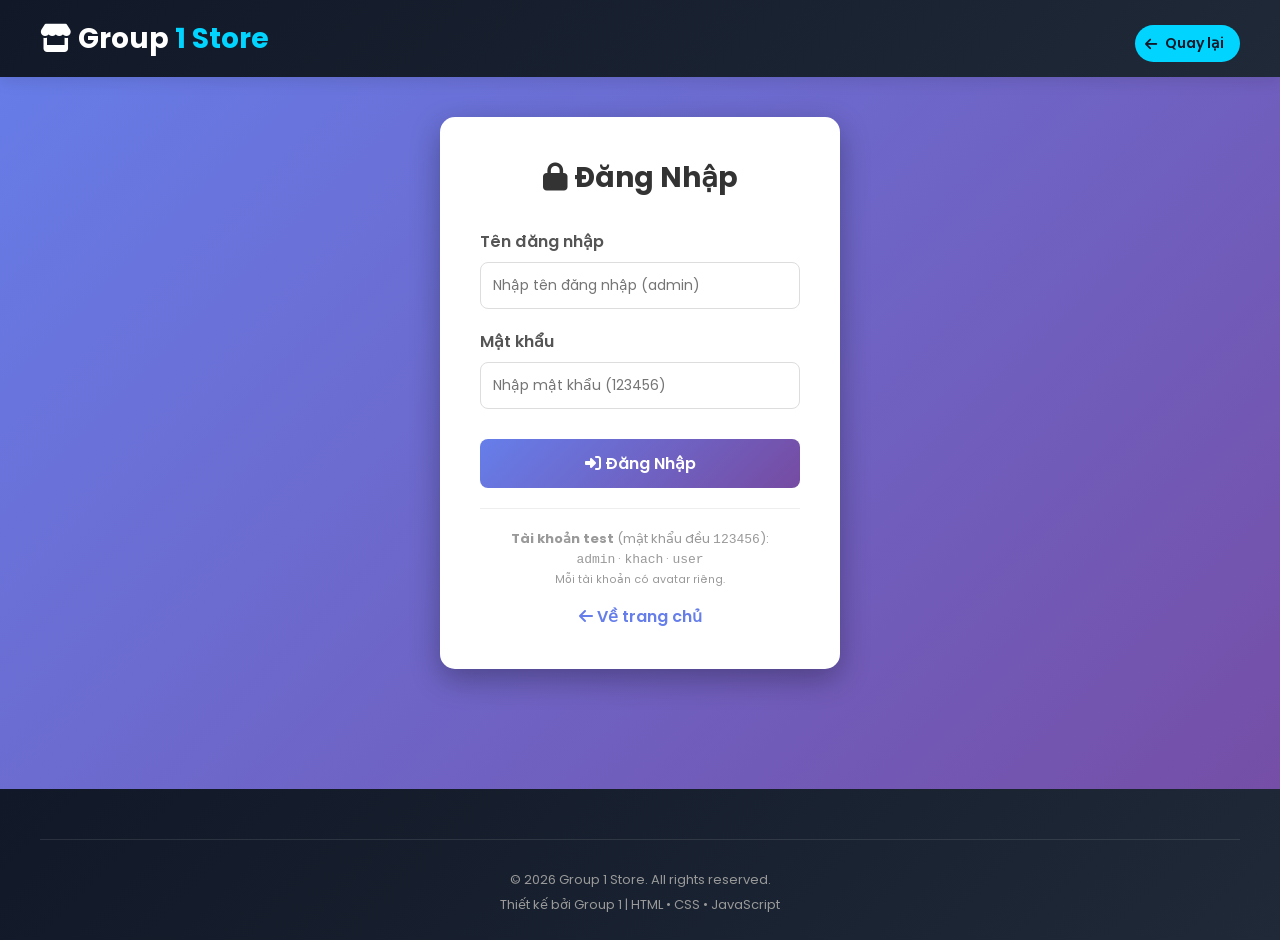
==== wwwroot/account.html @ e2489d5b "Sửa lại tất cả các sản phẩm, đăng nhập tài khoản User và Admin,  thanh toán" ====
<!DOCTYPE html>
<html lang="vi">
<head>
    <meta charset="UTF-8" />
    <meta name="viewport" content="width=device-width, initial-scale=1.0" />
    <title>Khu vực cá nhân - Group 1 Store</title>
    <link href="https://fonts.googleapis.com/css2?family=Poppins:wght@300;400;500;600;700&display=swap" rel="stylesheet">
    <link rel="stylesheet" href="https://cdnjs.cloudflare.com/ajax/libs/font-awesome/6.5.2/css/all.min.css" />
    <link rel="stylesheet" href="css/header-footer.css">
    <link rel="stylesheet" href="css/member.css">
</head>
<body class="member-page">

    <header>
        <div class="header-container">
            <div class="logo" onclick="navigateToHome()" title="Về cửa hàng">
                <i class="fa-solid fa-store"></i> Group <span>1 Store</span>
            </div>

            <button class="menu-toggle" type="button" aria-label="Mở menu">
                <i class="fa-solid fa-bars"></i>
            </button>

            <nav class="nav-menu">
                <a href="index.html" title="Trang chủ cửa hàng">
                    <i class="fa-solid fa-home"></i> Cửa hàng
                </a>
                <a href="index.html#products" title="Sản phẩm">
                    <i class="fa-solid fa-box"></i> Sản phẩm
                </a>
                <a href="cart.html" title="Giỏ hàng">
                    <i class="fa-solid fa-cart-shopping"></i> Giỏ hàng
                </a>
                <a href="admin.html" title="Quản lý" class="nav-dropdown-item--module nav-admin-only">
                    <i class="fa-solid fa-sliders"></i> Quản lý
                </a>
            </nav>

            <div class="header-right">
                <button class="cart-icon" onclick="navigateToCart()" title="Giỏ hàng" type="button">
                    <i class="fa-solid fa-cart-shopping"></i>
                    <span id="cart-count">0</span>
                </button>

                <div class="user-menu">
                    <button class="user-btn" id="user-btn" type="button" style="display: none;" title="Tài khoản">
                        <span class="user-btn-mark">
                            <img class="user-avatar-img" alt="" width="30" height="30" loading="lazy" decoding="async" referrerpolicy="no-referrer" />
                            <i class="user-avatar-fallback fa-solid fa-user" aria-hidden="true"></i>
                        </span>
                        <span class="user-btn-text">Tài khoản</span>
                    </button>
                    <div class="dropdown-menu" id="user-dropdown">
                        <a href="account.html"><i class="fa-solid fa-gauge-high"></i> Khu cá nhân</a>
                        <a href="#" onclick="logout(); return false;"><i class="fa-solid fa-sign-out-alt"></i> Đăng xuất</a>
                    </div>
                </div>
            </div>
        </div>
    </header>

    <main class="member-shell">
        <aside class="member-sidebar" aria-label="Thông tin tài khoản">
            <div class="member-profile">
                <div class="member-avatar-wrap">
                    <img id="member-avatar-lg" class="member-avatar-img" alt="" style="display:none;" width="90" height="90" />
                    <div id="member-avatar-fallback-lg" class="member-avatar-fallback" aria-hidden="true">
                        <i class="fa-solid fa-user"></i>
                    </div>
                </div>
                <h1 id="member-display-name">Thành viên</h1>
                <span class="member-tag">Đã đăng nhập</span>
            </div>
            <nav class="member-sidebar-nav" aria-label="Điều hướng nhanh">
                <a href="account.html" class="is-active"><i class="fa-solid fa-gauge-high"></i> Tổng quan</a>
                <a href="index.html#products"><i class="fa-solid fa-bag-shopping"></i> Tiếp tục mua sắm</a>
                <a href="cart.html"><i class="fa-solid fa-cart-flatbed"></i> Giỏ hàng của tôi</a>
                <a href="index.html"><i class="fa-solid fa-store"></i> Trang chủ cửa hàng</a>
                <a href="admin.html" class="nav-admin-only"><i class="fa-solid fa-screwdriver-wrench"></i> Quản lý sản phẩm</a>
            </nav>
        </aside>

        <section class="member-main" aria-labelledby="member-dashboard-title">
            <div class="member-main-header">
                <h2 id="member-dashboard-title">Khu vực của bạn</h2>
                <p>Đây là không gian riêng sau khi đăng nhập: truy cập nhanh giỏ hàng, cửa hàng và các tiện ích. Giao diện tối và accent xanh ngọc giúp phân biệt với trang khách.</p>
            </div>

            <div class="member-cards">
                <a class="member-card" href="index.html#products">
                    <span class="icon"><i class="fa-solid fa-store"></i></span>
                    <h3>Cửa hàng</h3>
                    <p>Xem sản phẩm, lọc theo danh mục và thêm vào giỏ.</p>
                    <span class="go">Vào cửa hàng <i class="fa-solid fa-arrow-right"></i></span>
                </a>
                <a class="member-card" href="cart.html">
                    <span class="icon"><i class="fa-solid fa-basket-shopping"></i></span>
                    <h3>Giỏ hàng</h3>
                    <p>Kiểm tra đơn hàng tạm và thanh toán khi sẵn sàng.</p>
                    <span class="go">Mở giỏ hàng <i class="fa-solid fa-arrow-right"></i></span>
                </a>
                <a class="member-card nav-admin-only" href="admin.html">
                    <span class="icon"><i class="fa-solid fa-boxes-stacked"></i></span>
                    <h3>Quản lý</h3>
                    <p>Thêm, sửa hoặc xóa sản phẩm (cần quyền truy cập).</p>
                    <span class="go">Mở quản lý <i class="fa-solid fa-arrow-right"></i></span>
                </a>
            </div>
        </section>
    </main>

    <footer>
        <div class="footer-container">
            <div class="footer-bottom" style="border-top: 1px solid rgba(255,255,255,0.08); padding: 20px;">
                <p>&copy; 2026 Group 1 Store — Khu vực thành viên</p>
            </div>
        </div>
    </footer>

    <script src="config.js"></script>
    <script src="api.js"></script>
    <script src="js/header.js"></script>
    <script>
        function syncMemberProfile() {
            var name = localStorage.getItem('userName');
            var avatar = localStorage.getItem('userAvatar');
            var titleEl = document.getElementById('member-display-name');
            if (titleEl && name) titleEl.textContent = name;

            var img = document.getElementById('member-avatar-lg');
            var fb = document.getElementById('member-avatar-fallback-lg');
            if (!img || !fb) return;

            if (avatar && avatar.trim()) {
                img.onload = function () {
                    img.style.display = 'block';
                    fb.style.display = 'none';
                };
                img.onerror = function () {
                    img.style.display = 'none';
                    fb.style.display = 'flex';
                    img.removeAttribute('src');
                };
                img.src = avatar.trim();
                img.alt = name || 'Avatar';
                if (img.complete && img.naturalHeight > 0) {
                    img.style.display = 'block';
                    fb.style.display = 'none';
                }
            } else {
                img.style.display = 'none';
                fb.style.display = 'flex';
            }
        }

        async function updateCartCountMember() {
            try {
                var el = document.getElementById('cart-count');
                if (!el) return;
                var cartItems = await apiGet(API_ENDPOINTS.CART);
                var total = cartItems.reduce(function (s, it) { return s + it.quantity; }, 0);
                el.textContent = total;
            } catch (e) {
                var el2 = document.getElementById('cart-count');
                if (el2) el2.textContent = '0';
            }
        }

        document.addEventListener('DOMContentLoaded', function () {
            if (!getToken()) {
                window.location.href = 'login.html';
                return;
            }
            document.body.classList.add('app-user-logged-in');
            initializeHeader();
            syncMemberProfile();
            updateCartCountMember();
        });
    </script>
</body>
</html>
---- wwwroot/css/header-footer.css ----
/* ========== HEADER STYLES ========== */
header {
    background: linear-gradient(135deg, #111827, #1f2937);
    padding: 0;
    position: sticky;
    top: 0;
    z-index: 1000;
    box-shadow: 0 4px 15px rgba(0,0,0,0.1);
    overflow: visible;
}

.header-container {
    max-width: 1400px;
    margin: 0 auto;
    padding: 15px 40px;
    display: flex;
    justify-content: space-between;
    align-items: center;
    overflow: visible;
}

.logo {
    color: white;
    font-size: 28px;
    font-weight: 700;
    cursor: pointer;
    transition: 0.3s;
}

.logo:hover {
    color: #00d4ff;
}

.logo span {
    color: #00d4ff;
}

/* Navigation */
.nav-menu {
    display: flex;
    gap: 22px;
    align-items: center;
    flex: 1;
    margin-left: 50px;
    flex-wrap: nowrap;
    overflow: visible;
}

.nav-menu a, .nav-menu button {
    color: white;
    text-decoration: none;
    font-weight: 500;
    transition: 0.3s;
    border: none;
    background: none;
    cursor: pointer;
    font-size: 15px;
    font-family: 'Poppins', sans-serif;
}

.nav-menu a:hover, .nav-menu button:hover {
    color: #00d4ff;
    transform: translateY(-2px);
}

/* Sản phẩm + Module (dropdown gộp một mục menu) */
.nav-dropdown {
    position: relative;
    align-self: center;
    flex-shrink: 0;
}

.nav-dropdown-toggle {
    display: inline-flex;
    align-items: center;
    gap: 6px;
    white-space: nowrap;
    padding: 4px 2px;
}

.nav-dropdown-chevron {
    font-size: 11px;
    opacity: 0.85;
    transition: transform 0.25s ease;
}

.nav-dropdown.open .nav-dropdown-chevron {
    transform: rotate(180deg);
}

.nav-dropdown-menu {
    display: none;
    position: absolute;
    top: calc(100% + 8px);
    left: 50%;
    transform: translateX(-50%);
    min-width: 168px;
    background: #111827;
    border-radius: 10px;
    box-shadow: 0 14px 36px rgba(0, 0, 0, 0.45);
    padding: 6px 0;
    z-index: 1001;
    flex-direction: column;
    border: 1px solid rgba(255, 255, 255, 0.1);
}

.nav-dropdown.open .nav-dropdown-menu {
    display: flex;
}

.nav-dropdown-item {
    display: flex;
    align-items: center;
    gap: 8px;
    padding: 10px 14px;
    color: #e5e7eb !important;
    text-decoration: none;
    font-size: 13px;
    font-weight: 500;
    transition: background 0.2s, color 0.2s;
    white-space: nowrap;
}

.nav-dropdown-item:hover {
    background: rgba(0, 212, 255, 0.12);
    color: #00d4ff !important;
    transform: none;
}

.nav-dropdown-item--module {
    margin: 4px 8px 6px;
    padding: 9px 12px;
    border-radius: 8px;
    background: #14532d;
    color: #86efac !important;
    font-weight: 600;
}

.nav-dropdown-item--module:hover {
    background: #166534;
    color: #bbf7d0 !important;
    filter: brightness(1.05);
}

.nav-dropdown-item--module i {
    color: #4ade80;
}

/* Header Right Section */
.header-right {
    display: flex;
    align-items: center;
    gap: 20px;
}

.search-box {
    position: relative;
    display: none;
}

.search-box input {
    width: 200px;
    padding: 10px 40px 10px 15px;
    border: none;
    border-radius: 25px;
    outline: none;
    font-size: 14px;
}

.search-box i {
    position: absolute;
    right: 15px;
    top: 11px;
    color: #777;
}

.cart-icon {
    background: white;
    color: #111827;
    padding: 10px 18px;
    border-radius: 25px;
    font-weight: 600;
    cursor: pointer;
    transition: 0.3s;
    border: none;
    font-family: 'Poppins', sans-serif;
    font-size: 14px;
}

.cart-icon:hover {
    transform: translateY(-2px);
    background: #00d4ff;
    color: white;
}

.user-menu {
    position: relative;
}

.user-btn {
    background: #00d4ff;
    color: #111827;
    padding: 8px 16px 8px 10px;
    border-radius: 25px;
    font-weight: 600;
    cursor: pointer;
    border: none;
    font-family: 'Poppins', sans-serif;
    font-size: 14px;
    transition: 0.3s;
    display: inline-flex;
    align-items: center;
    gap: 8px;
    max-width: 220px;
}

.user-btn:hover {
    transform: translateY(-2px);
    background: white;
}

.user-btn-mark {
    position: relative;
    width: 30px;
    height: 30px;
    flex-shrink: 0;
    display: flex;
    align-items: center;
    justify-content: center;
}

.user-avatar-img {
    width: 30px;
    height: 30px;
    border-radius: 50%;
    object-fit: cover;
    display: none;
    background: #fff;
    border: 2px solid rgba(17, 24, 39, 0.12);
}

.user-btn.has-avatar .user-avatar-img {
    display: block;
}

.user-btn.has-avatar .user-avatar-fallback {
    display: none;
}

.user-avatar-fallback {
    font-size: 16px;
    line-height: 1;
}

.user-btn-text {
    overflow: hidden;
    text-overflow: ellipsis;
    white-space: nowrap;
}

.logout-btn {
    background: #dc3545;
    color: white;
    padding: 8px 16px;
    border-radius: 5px;
    font-weight: 600;
    cursor: pointer;
    border: none;
    font-family: 'Poppins', sans-serif;
    font-size: 13px;
    transition: 0.3s;
}

.logout-btn:hover {
    background: #c82333;
}

.dropdown-menu {
    position: absolute;
    top: 100%;
    right: 0;
    background: white;
    border-radius: 8px;
    box-shadow: 0 4px 15px rgba(0,0,0,0.15);
    margin-top: 10px;
    overflow: hidden;
    display: none;
    min-width: 200px;
}

.dropdown-menu.show {
    display: block;
}

.dropdown-menu a {
    display: block;
    padding: 12px 20px;
    color: #333;
    text-decoration: none;
    transition: 0.3s;
}

.dropdown-menu a:hover {
    background: #f5f5f5;
    color: #00d4ff;
}

.dropdown-menu a:last-child {
    border-top: 1px solid #eee;
    color: #dc3545;
}

.dropdown-menu a:last-child:hover {
    background: #f5f5f5;
}

/* Mobile Toggle */
.menu-toggle {
    display: none;
    background: none;
    border: none;
    color: white;
    font-size: 24px;
    cursor: pointer;
}

/* ========== FOOTER STYLES ========== */
footer {
    background: linear-gradient(135deg, #111827, #1f2937);
    color: white;
    padding: 50px 40px 20px;
    margin-top: 80px;
}

.footer-container {
    max-width: 1400px;
    margin: 0 auto;
}

.footer-content {
    display: grid;
    grid-template-columns: repeat(auto-fit, minmax(250px, 1fr));
    gap: 40px;
    margin-bottom: 40px;
}

.footer-section h4 {
    color: #00d4ff;
    margin-bottom: 20px;
    font-size: 18px;
}

.footer-section p {
    color: #ccc;
    line-height: 1.8;
    font-size: 14px;
}

.footer-section a {
    display: block;
    color: #ccc;
    text-decoration: none;
    margin: 10px 0;
    transition: 0.3s;
    font-size: 14px;
}

.footer-section a:hover {
    color: #00d4ff;
    margin-left: 5px;
}

.footer-social {
    display: flex;
    gap: 15px;
    margin-top: 20px;
}

.footer-social a {
    display: inline-flex;
    align-items: center;
    justify-content: center;
    width: 40px;
    height: 40px;
    background: rgba(0, 212, 255, 0.2);
    border-radius: 50%;
    color: #00d4ff;
    text-decoration: none;
    transition: 0.3s;
    margin: 0;
}

.footer-social a:hover {
    background: #00d4ff;
    color: #111827;
    transform: translateY(-5px);
}

.footer-bottom {
    border-top: 1px solid rgba(255,255,255,0.1);
    padding-top: 25px;
    text-align: center;
    color: #999;
    font-size: 13px;
}

.footer-bottom p {
    margin: 5px 0;
}

/* ========== RESPONSIVE ========== */
@media(max-width: 768px) {
    .header-container {
        flex-wrap: wrap;
        gap: 15px;
        padding: 15px 20px;
    }

    .nav-menu {
        display: none;
        position: absolute;
        top: 100%;
        left: 0;
        right: 0;
        flex-direction: column;
        background: #1f2937;
        padding: 20px;
        gap: 15px;
        width: 100%;
        order: 3;
        overflow: visible;
    }

    .nav-menu.show {
        display: flex;
    }

    .nav-dropdown {
        width: 100%;
        align-self: stretch;
    }

    /* Submenu nổi dưới nút — không đẩy cao cả hàng menu */
    .nav-dropdown-menu {
        position: absolute;
        left: 0;
        right: 0;
        transform: none;
        top: calc(100% + 6px);
        width: 100%;
        min-width: 0;
        max-width: none;
    }

    .nav-dropdown-toggle {
        width: 100%;
        justify-content: space-between;
    }

    .menu-toggle {
        display: block;
        order: 2;
    }

    .logo {
        order: 1;
        font-size: 22px;
    }

    .header-right {
        order: 3;
        width: 100%;
        justify-content: flex-end;
        gap: 10px;
    }

    .search-box {
        display: none !important;
    }

    .cart-icon, .user-btn {
        padding: 8px 14px;
        font-size: 13px;
    }

    .footer-content {
        grid-template-columns: 1fr;
        gap: 30px;
    }

    .footer-container {
        padding: 0 20px;
    }
}

@media(max-width: 480px) {
    .header-container {
        padding: 12px 15px;
    }

    .logo {
        font-size: 18px;
    }

    .cart-icon, .user-btn {
        padding: 8px 12px;
        font-size: 12px;
    }

    .nav-menu a, .nav-menu button {
        font-size: 14px;
    }

    footer {
        padding: 30px 15px 15px;
        margin-top: 40px;
    }

    .footer-content {
        gap: 20px;
    }

    .footer-section h4 {
        font-size: 16px;
        margin-bottom: 15px;
    }
}

/* Đã đăng nhập: nhấn mạnh nhẹ header trên trang cửa hàng (không áp cho member-page) */
body.app-user-logged-in:not(.member-page) header {
    box-shadow: 0 4px 22px rgba(13, 148, 136, 0.2);
}
---- wwwroot/css/member.css ----
/* Trang khu vực thành viên — giao diện tách biệt với cửa hàng công khai */

body.member-page {
    font-family: 'Poppins', sans-serif;
    background: #0b1220;
    color: #e2e8f0;
    min-height: 100vh;
    display: flex;
    flex-direction: column;
}

body.member-page header {
    background: linear-gradient(135deg, #0f172a 0%, #134e4a 55%, #0f172a 100%);
    border-bottom: 1px solid rgba(45, 212, 191, 0.25);
    box-shadow: 0 8px 32px rgba(0, 0, 0, 0.35);
}

body.member-page .logo span {
    color: #2dd4bf;
}

body.member-page .nav-menu a:hover,
body.member-page .nav-menu button:hover {
    color: #5eead4;
}

.member-shell {
    flex: 1;
    max-width: 1200px;
    width: 100%;
    margin: 0 auto;
    padding: 28px 24px 48px;
    display: grid;
    grid-template-columns: minmax(0, 280px) 1fr;
    gap: 28px;
    align-items: start;
}

@media (max-width: 900px) {
    .member-shell {
        grid-template-columns: 1fr;
    }
}

.member-sidebar {
    background: linear-gradient(165deg, rgba(30, 41, 59, 0.95), rgba(15, 23, 42, 0.98));
    border: 1px solid rgba(94, 234, 212, 0.2);
    border-radius: 20px;
    padding: 28px 22px;
    box-shadow: 0 20px 50px rgba(0, 0, 0, 0.35);
}

.member-profile {
    text-align: center;
}

.member-avatar-wrap {
    width: 96px;
    height: 96px;
    margin: 0 auto 16px;
    border-radius: 50%;
    background: linear-gradient(135deg, #14b8a6, #0d9488);
    padding: 3px;
    box-shadow: 0 8px 24px rgba(20, 184, 166, 0.35);
}

.member-avatar-wrap img {
    width: 100%;
    height: 100%;
    border-radius: 50%;
    object-fit: cover;
    display: block;
    background: #0f172a;
}

.member-avatar-wrap .member-avatar-fallback {
    width: 100%;
    height: 100%;
    border-radius: 50%;
    background: #1e293b;
    display: flex;
    align-items: center;
    justify-content: center;
    font-size: 2.2rem;
    color: #94a3b8;
}

.member-profile h1 {
    font-size: 1.35rem;
    font-weight: 700;
    color: #f8fafc;
    margin-bottom: 6px;
    word-break: break-word;
}

.member-profile .member-tag {
    display: inline-block;
    font-size: 11px;
    font-weight: 600;
    letter-spacing: 0.08em;
    text-transform: uppercase;
    color: #0f172a;
    background: #2dd4bf;
    padding: 5px 12px;
    border-radius: 999px;
    margin-top: 4px;
}

.member-sidebar-nav {
    margin-top: 28px;
    display: flex;
    flex-direction: column;
    gap: 8px;
}

.member-sidebar-nav a {
    display: flex;
    align-items: center;
    gap: 10px;
    padding: 12px 14px;
    border-radius: 12px;
    color: #cbd5e1;
    text-decoration: none;
    font-size: 14px;
    font-weight: 500;
    border: 1px solid transparent;
    transition: background 0.2s, border-color 0.2s, color 0.2s;
}

.member-sidebar-nav a:hover {
    background: rgba(45, 212, 191, 0.1);
    border-color: rgba(45, 212, 191, 0.25);
    color: #f1f5f9;
}

.member-sidebar-nav a.is-active {
    background: rgba(45, 212, 191, 0.18);
    border-color: rgba(45, 212, 191, 0.45);
    color: #5eead4;
}

.member-main {
    min-width: 0;
}

.member-main-header {
    margin-bottom: 22px;
}

.member-main-header h2 {
    font-size: 1.75rem;
    font-weight: 700;
    color: #f8fafc;
    margin-bottom: 8px;
}

.member-main-header p {
    color: #94a3b8;
    font-size: 15px;
    line-height: 1.55;
}

.member-cards {
    display: grid;
    grid-template-columns: repeat(auto-fill, minmax(220px, 1fr));
    gap: 18px;
}

.member-card {
    background: linear-gradient(145deg, rgba(30, 41, 59, 0.9), rgba(15, 23, 42, 0.95));
    border: 1px solid rgba(148, 163, 184, 0.15);
    border-radius: 16px;
    padding: 22px 20px;
    text-decoration: none;
    color: inherit;
    display: flex;
    flex-direction: column;
    gap: 10px;
    transition: transform 0.2s, border-color 0.2s, box-shadow 0.2s;
}

.member-card:hover {
    transform: translateY(-4px);
    border-color: rgba(45, 212, 191, 0.4);
    box-shadow: 0 16px 40px rgba(0, 0, 0, 0.3);
}

.member-card .icon {
    width: 48px;
    height: 48px;
    border-radius: 14px;
    display: flex;
    align-items: center;
    justify-content: center;
    font-size: 1.25rem;
    background: rgba(45, 212, 191, 0.15);
    color: #2dd4bf;
}

.member-card h3 {
    font-size: 1.05rem;
    font-weight: 600;
    color: #f1f5f9;
}

.member-card p {
    font-size: 13px;
    color: #94a3b8;
    line-height: 1.45;
    flex: 1;
}

.member-card .go {
    font-size: 13px;
    font-weight: 600;
    color: #5eead4;
    display: inline-flex;
    align-items: center;
    gap: 6px;
}

body.member-page footer {
    background: #020617;
    border-top: 1px solid rgba(51, 65, 85, 0.5);
    margin-top: auto;
}

body.member-page footer .footer-bottom p {
    color: #64748b;
}
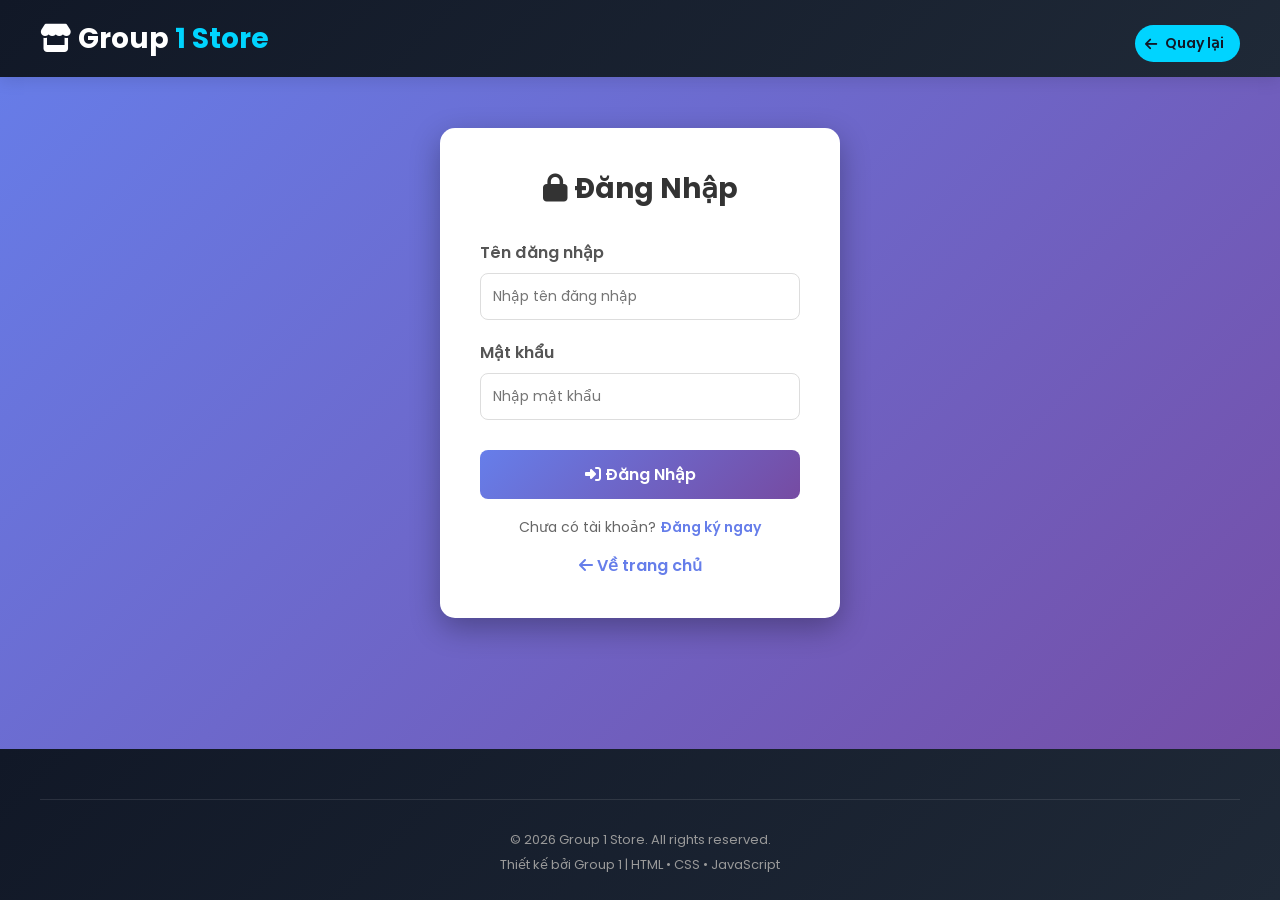
==== commit 150f18bd: "đăng nhập và cài đặt lại" ====
--- a/wwwroot/account.html
+++ b/wwwroot/account.html
@@ -52,6 +52,7 @@
                     </button>
                     <div class="dropdown-menu" id="user-dropdown">
                         <a href="account.html"><i class="fa-solid fa-gauge-high"></i> Khu cá nhân</a>
+                        <a href="settings.html"><i class="fa-solid fa-gear"></i> Cài đặt</a>
                         <a href="#" onclick="logout(); return false;"><i class="fa-solid fa-sign-out-alt"></i> Đăng xuất</a>
                     </div>
                 </div>
@@ -73,6 +74,7 @@
             </div>
             <nav class="member-sidebar-nav" aria-label="Điều hướng nhanh">
                 <a href="account.html" class="is-active"><i class="fa-solid fa-gauge-high"></i> Tổng quan</a>
+                <a href="settings.html"><i class="fa-solid fa-gear"></i> Cài đặt</a>
                 <a href="index.html#products"><i class="fa-solid fa-bag-shopping"></i> Tiếp tục mua sắm</a>
                 <a href="cart.html"><i class="fa-solid fa-cart-flatbed"></i> Giỏ hàng của tôi</a>
                 <a href="index.html"><i class="fa-solid fa-store"></i> Trang chủ cửa hàng</a>
@@ -105,6 +107,12 @@
                     <p>Thêm, sửa hoặc xóa sản phẩm (cần quyền truy cập).</p>
                     <span class="go">Mở quản lý <i class="fa-solid fa-arrow-right"></i></span>
                 </a>
+                <a class="member-card" href="settings.html">
+                    <span class="icon"><i class="fa-solid fa-gear"></i></span>
+                    <h3>Cài đặt</h3>
+                    <p>Đổi tên, mật khẩu, avatar và hình nền.</p>
+                    <span class="go">Mở cài đặt <i class="fa-solid fa-arrow-right"></i></span>
+                </a>
             </div>
         </section>
     </main>
@@ -119,6 +127,7 @@
 
     <script src="config.js"></script>
     <script src="api.js"></script>
+    <script src="js/profile.js"></script>
     <script src="js/header.js"></script>
     <script>
         function syncMemberProfile() {
@@ -173,7 +182,10 @@
             }
             document.body.classList.add('app-user-logged-in');
             initializeHeader();
-            syncMemberProfile();
+            fetchAndCacheProfile().then(function () {
+                syncMemberProfile();
+            });
+            applyUserBackground();
             updateCartCountMember();
         });
     </script>
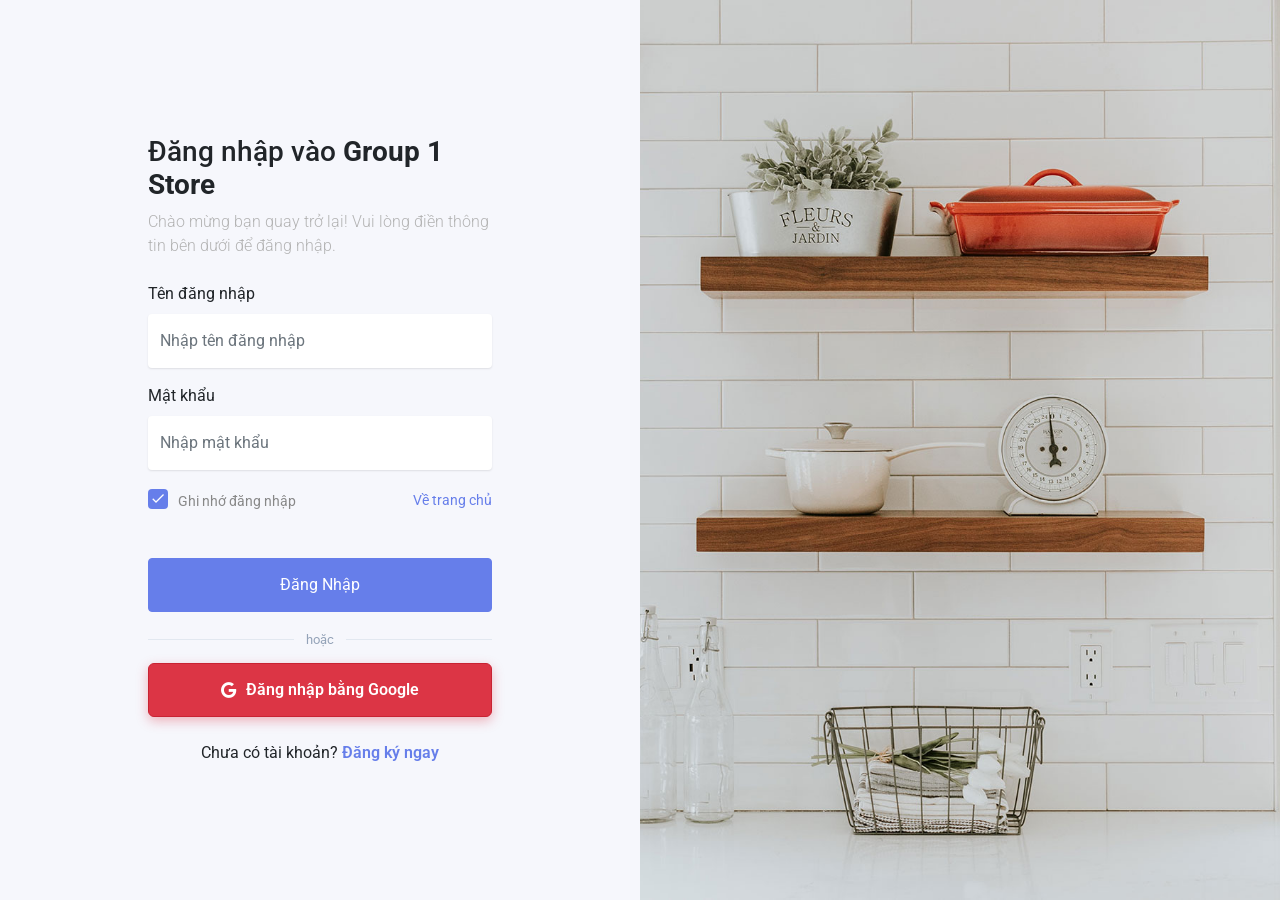
==== commit bd286225: "coupon" ====
--- a/wwwroot/account.html
+++ b/wwwroot/account.html
@@ -162,19 +162,6 @@
             }
         }
 
-        async function updateCartCountMember() {
-            try {
-                var el = document.getElementById('cart-count');
-                if (!el) return;
-                var cartItems = await apiGet(API_ENDPOINTS.CART);
-                var total = cartItems.reduce(function (s, it) { return s + it.quantity; }, 0);
-                el.textContent = total;
-            } catch (e) {
-                var el2 = document.getElementById('cart-count');
-                if (el2) el2.textContent = '0';
-            }
-        }
-
         document.addEventListener('DOMContentLoaded', function () {
             if (!getToken()) {
                 window.location.href = 'login.html';
@@ -186,7 +173,7 @@
                 syncMemberProfile();
             });
             applyUserBackground();
-            updateCartCountMember();
+            updateCartCount();
         });
     </script>
 </body>
--- a/wwwroot/css/header-footer.css
+++ b/wwwroot/css/header-footer.css
@@ -193,6 +193,24 @@
     color: white;
 }
 
+.cart-icon #cart-count {
+    display: inline-block;
+    margin-left: 4px;
+    min-width: 1.1em;
+    text-align: center;
+}
+
+.cart-icon #cart-count.cart-count-bump {
+    animation: cartCountBump 0.45s ease;
+}
+
+@keyframes cartCountBump {
+    0% { transform: scale(1); }
+    35% { transform: scale(1.5); color: #fbbf24; }
+    70% { transform: scale(1.15); }
+    100% { transform: scale(1); }
+}
+
 .user-menu {
     position: relative;
 }
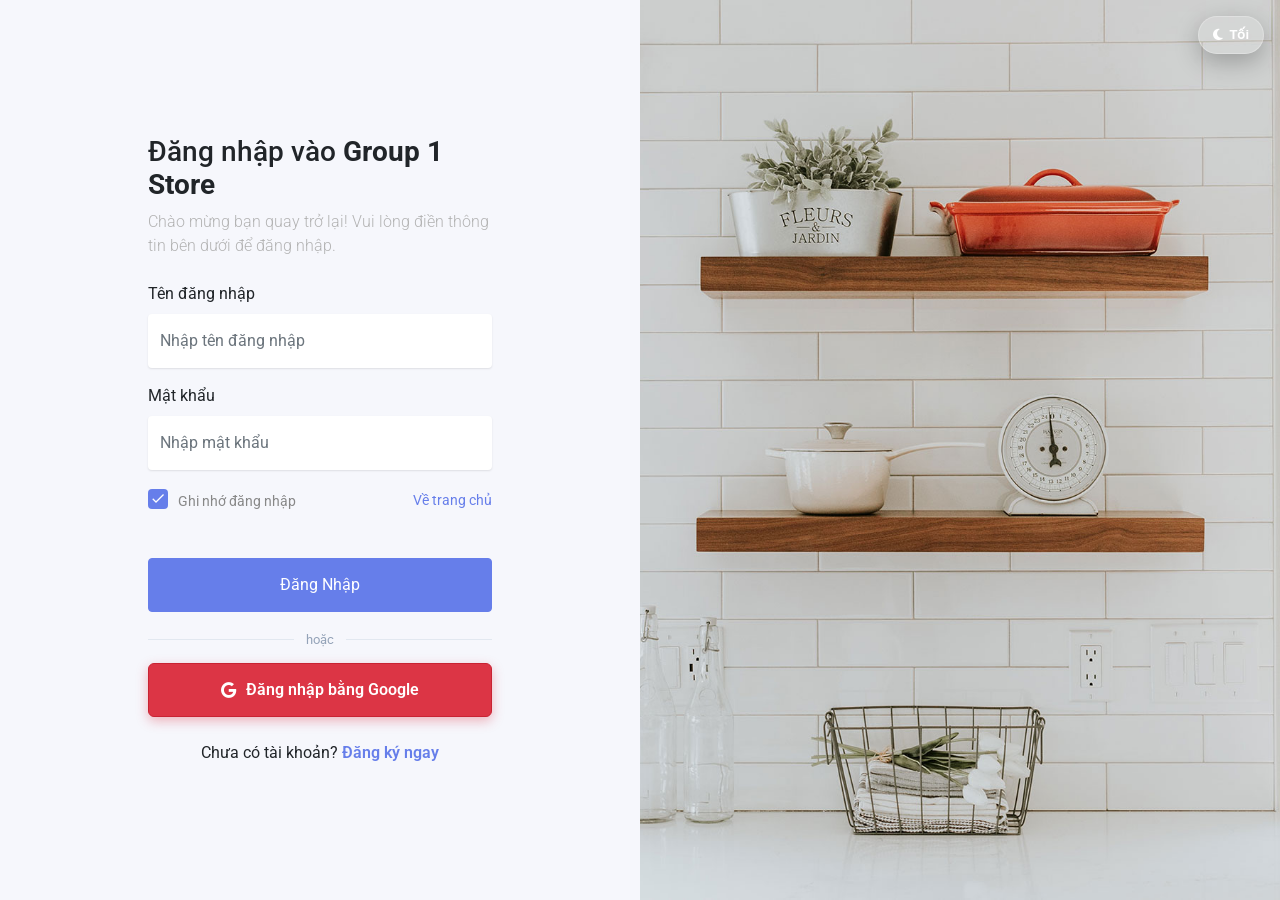
==== commit 5d06c996: "Làm lại phần giới thiệu và bộ lọc" ====
--- a/wwwroot/account.html
+++ b/wwwroot/account.html
@@ -3,15 +3,17 @@
 <head>
     <meta charset="UTF-8" />
     <meta name="viewport" content="width=device-width, initial-scale=1.0" />
+    <script src="js/theme.js"></script>
     <title>Khu vực cá nhân - Group 1 Store</title>
     <link href="https://fonts.googleapis.com/css2?family=Poppins:wght@300;400;500;600;700&display=swap" rel="stylesheet">
     <link rel="stylesheet" href="https://cdnjs.cloudflare.com/ajax/libs/font-awesome/6.5.2/css/all.min.css" />
+    <link rel="stylesheet" href="css/theme.css">
     <link rel="stylesheet" href="css/header-footer.css">
     <link rel="stylesheet" href="css/member.css">
 </head>
 <body class="member-page">
 
-    <header>
+    <header class="site-header">
         <div class="header-container">
             <div class="logo" onclick="navigateToHome()" title="Về cửa hàng">
                 <i class="fa-solid fa-store"></i> Group <span>1 Store</span>
--- a/wwwroot/css/theme.css
+++ b/wwwroot/css/theme.css
@@ -0,0 +1,387 @@
+/* Giao diện sáng / tối — biến dùng chung */
+:root,
+html[data-theme="light"] {
+    --th-bg: #f4f7fb;
+    --th-bg-elevated: #ffffff;
+    --th-bg-muted: #eef2f7;
+    --th-text: #0f172a;
+    --th-text-muted: #64748b;
+    --th-border: rgba(148, 163, 184, 0.35);
+    --th-accent: #0072ff;
+    --th-accent-soft: #00d4ff;
+    --th-card-shadow: 0 10px 25px rgba(0, 0, 0, 0.08);
+    --th-input-bg: #ffffff;
+    --th-input-border: #ddd;
+}
+
+html[data-theme="dark"] {
+    --th-bg: #0f172a;
+    --th-bg-elevated: #1e293b;
+    --th-bg-muted: #334155;
+    --th-text: #f1f5f9;
+    --th-text-muted: #94a3b8;
+    --th-border: rgba(148, 163, 184, 0.22);
+    --th-accent: #38bdf8;
+    --th-accent-soft: #22d3ee;
+    --th-card-shadow: 0 10px 28px rgba(0, 0, 0, 0.35);
+    --th-input-bg: #1e293b;
+    --th-input-border: #475569;
+    color-scheme: dark;
+}
+
+html[data-theme="light"] {
+    color-scheme: light;
+}
+
+/* Nút chuyển theme */
+.theme-toggle-btn {
+    display: inline-flex;
+    align-items: center;
+    gap: 6px;
+    padding: 8px 14px;
+    border-radius: 999px;
+    border: 1px solid rgba(255, 255, 255, 0.25);
+    background: rgba(255, 255, 255, 0.12);
+    color: #fff;
+    font-family: 'Poppins', sans-serif;
+    font-size: 13px;
+    font-weight: 600;
+    cursor: pointer;
+    transition: background 0.2s, border-color 0.2s, transform 0.2s;
+}
+
+.theme-toggle-btn:hover {
+    background: rgba(0, 212, 255, 0.25);
+    border-color: #00d4ff;
+    transform: translateY(-1px);
+}
+
+.theme-toggle-btn.is-dark {
+    background: rgba(251, 191, 36, 0.2);
+    border-color: rgba(251, 191, 36, 0.45);
+}
+
+.theme-toggle-btn--floating {
+    position: fixed;
+    top: 16px;
+    right: 16px;
+    z-index: 9999;
+    box-shadow: 0 8px 24px rgba(0, 0, 0, 0.25);
+}
+
+@media (max-width: 520px) {
+    .theme-toggle-label {
+        display: none;
+    }
+    .theme-toggle-btn {
+        padding: 8px 11px;
+    }
+}
+
+/* Trang cửa hàng (không phải member-page) */
+html[data-theme="dark"] body:not(.member-page):not(.admin-page) {
+    background: var(--th-bg) !important;
+    color: var(--th-text);
+}
+
+html[data-theme="dark"] body.has-user-background {
+    background-image: linear-gradient(rgba(15, 23, 42, 0.92), rgba(15, 23, 42, 0.95)), var(--user-bg, none) !important;
+}
+
+html[data-theme="dark"] .section-title {
+    color: var(--th-text) !important;
+}
+
+html[data-theme="dark"] .container {
+    color: var(--th-text);
+}
+
+html[data-theme="dark"] .product-card {
+    background: var(--th-bg-elevated) !important;
+    box-shadow: var(--th-card-shadow) !important;
+    border: 1px solid var(--th-border);
+}
+
+html[data-theme="dark"] .product-name {
+    color: var(--th-text) !important;
+}
+
+html[data-theme="dark"] .product-desc {
+    color: var(--th-text-muted) !important;
+}
+
+html[data-theme="dark"] .product-category {
+    color: var(--th-accent) !important;
+}
+
+html[data-theme="dark"] .product-image {
+    background: var(--th-bg-muted) !important;
+}
+
+html[data-theme="dark"] .no-products {
+    color: var(--th-text-muted) !important;
+}
+
+html[data-theme="dark"] .pagination-container button {
+    background: var(--th-bg-elevated);
+    color: var(--th-text);
+    border-color: var(--th-border);
+}
+
+/* Promo showcase */
+html[data-theme="dark"] .promo-rank-panel {
+    background: var(--th-bg-elevated) !important;
+    border-color: var(--th-border) !important;
+}
+
+html[data-theme="dark"] .promo-rank-panel__head {
+    background: linear-gradient(90deg, #134e4a, #1e3a5f) !important;
+    color: var(--th-text) !important;
+    border-color: var(--th-border) !important;
+}
+
+html[data-theme="dark"] .promo-sale-item {
+    background: var(--th-bg-muted) !important;
+    border-color: var(--th-border) !important;
+}
+
+html[data-theme="dark"] .promo-sale-item__name {
+    color: var(--th-text) !important;
+}
+
+html[data-theme="dark"] .promo-sale-item__img {
+    background: var(--th-bg-elevated) !important;
+    border-color: var(--th-border) !important;
+}
+
+html[data-theme="dark"] .promo-carousel {
+    background: var(--th-bg-muted) !important;
+}
+
+html[data-theme="dark"] .promo-slide {
+    background: var(--th-bg-elevated) !important;
+}
+
+html[data-theme="dark"] .promo-slide-visual {
+    background: var(--th-bg-muted) !important;
+}
+
+html[data-theme="dark"] .promo-carousel-nav {
+    background: var(--th-bg-elevated) !important;
+    color: var(--th-text) !important;
+}
+
+/* Product detail */
+html[data-theme="dark"] body.product-detail-page {
+    background: linear-gradient(180deg, #0f172a 0%, #1e293b 100%) !important;
+    color: var(--th-text);
+}
+
+html[data-theme="dark"] .product-detail-card,
+html[data-theme="dark"] .product-detail-loading,
+html[data-theme="dark"] .product-detail-error {
+    background: var(--th-bg-elevated) !important;
+    border-color: var(--th-border);
+}
+
+html[data-theme="dark"] .product-detail-title,
+html[data-theme="dark"] .product-detail-desc,
+html[data-theme="dark"] .product-breadcrumb {
+    color: var(--th-text-muted) !important;
+}
+
+html[data-theme="dark"] .product-detail-title {
+    color: var(--th-text) !important;
+}
+
+html[data-theme="dark"] .product-detail-gallery {
+    background: var(--th-bg-muted) !important;
+}
+
+html[data-theme="dark"] .order-detail-row .label {
+    color: var(--th-text-muted) !important;
+}
+
+html[data-theme="dark"] .order-detail-row .value {
+    color: var(--th-text) !important;
+}
+
+html[data-theme="dark"] .detail-grid {
+    border-color: var(--th-border) !important;
+}
+
+html[data-theme="dark"] .order-detail-row {
+    border-color: var(--th-border) !important;
+}
+
+html[data-theme="dark"] .qty-control {
+    background: var(--th-input-bg) !important;
+    border-color: var(--th-input-border) !important;
+}
+
+html[data-theme="dark"] .qty-control input,
+html[data-theme="dark"] .qty-control button {
+    color: var(--th-text) !important;
+    background: var(--th-bg-muted) !important;
+}
+
+html[data-theme="dark"] .btn-product-secondary {
+    background: var(--th-bg-elevated) !important;
+    border-color: var(--th-border) !important;
+    color: var(--th-text) !important;
+}
+
+/* Cart page */
+html[data-theme="dark"] body:not(.member-page) .main-content {
+    color: var(--th-text);
+}
+
+html[data-theme="dark"] .page-title {
+    color: var(--th-text) !important;
+}
+
+html[data-theme="dark"] .cart-list-panel,
+html[data-theme="dark"] .cart-summary-aside > div,
+html[data-theme="dark"] .cart-list-panel {
+    background: var(--th-bg-elevated) !important;
+    border-color: var(--th-border) !important;
+}
+
+html[data-theme="dark"] .cart-line {
+    border-color: var(--th-border) !important;
+}
+
+html[data-theme="dark"] .cart-line__title,
+html[data-theme="dark"] .cart-list-head h2 {
+    color: var(--th-text) !important;
+}
+
+html[data-theme="dark"] .cart-line__unit,
+html[data-theme="dark"] .cart-list-head span {
+    color: var(--th-text-muted) !important;
+}
+
+html[data-theme="dark"] .cart-breadcrumb {
+    color: var(--th-text-muted) !important;
+}
+
+html[data-theme="dark"] .checkout-modal {
+    background: var(--th-bg-elevated) !important;
+    color: var(--th-text);
+}
+
+html[data-theme="dark"] .checkout-modal-header h2 {
+    color: var(--th-text) !important;
+}
+
+html[data-theme="dark"] .payment-option {
+    background: var(--th-bg-muted) !important;
+    border-color: var(--th-border) !important;
+}
+
+html[data-theme="dark"] .payment-option strong {
+    color: var(--th-text) !important;
+}
+
+html[data-theme="dark"] .cod-field input,
+html[data-theme="dark"] .cod-field textarea {
+    background: var(--th-input-bg) !important;
+    color: var(--th-text) !important;
+    border-color: var(--th-input-border) !important;
+}
+
+html[data-theme="dark"] .cod-field label {
+    color: var(--th-text-muted) !important;
+}
+
+/* Member pages — chế độ sáng */
+html[data-theme="light"] body.member-page {
+    background: #f1f5f9 !important;
+    color: #0f172a !important;
+}
+
+html[data-theme="light"] body.member-page header {
+    background: linear-gradient(135deg, #111827, #1f2937) !important;
+}
+
+html[data-theme="light"] .member-sidebar {
+    background: #fff !important;
+    border-color: #e2e8f0 !important;
+    box-shadow: 0 8px 24px rgba(15, 23, 42, 0.08) !important;
+}
+
+html[data-theme="light"] .member-sidebar h1,
+html[data-theme="light"] .member-main-header h2 {
+    color: #0f172a !important;
+}
+
+html[data-theme="light"] .member-main-header p,
+html[data-theme="light"] .member-sidebar-nav a {
+    color: #475569 !important;
+}
+
+html[data-theme="light"] .member-sidebar-nav a.is-active {
+    background: #eff6ff !important;
+    color: #0369a1 !important;
+}
+
+html[data-theme="light"] .member-card {
+    background: #fff !important;
+    border-color: #e2e8f0 !important;
+    color: #0f172a !important;
+}
+
+html[data-theme="light"] .member-card p {
+    color: #64748b !important;
+}
+
+html[data-theme="light"] .settings-panel {
+    background: #fff !important;
+    border-color: #e2e8f0 !important;
+}
+
+html[data-theme="light"] .settings-panel h3 {
+    color: #0f172a !important;
+}
+
+html[data-theme="light"] .settings-field label {
+    color: #475569 !important;
+}
+
+html[data-theme="light"] .settings-field input {
+    background: #fff !important;
+    border-color: #cbd5e1 !important;
+    color: #0f172a !important;
+}
+
+html[data-theme="light"] .settings-btn.secondary {
+    background: #f1f5f9 !important;
+    color: #334155 !important;
+    border-color: #cbd5e1 !important;
+}
+
+/* Login / register */
+html[data-theme="dark"] body.login-page {
+    background: #0f172a !important;
+}
+
+html[data-theme="dark"] .login-wrap,
+html[data-theme="dark"] .contents {
+    filter: none;
+}
+
+html[data-theme="dark"] .login-wrap .form-block {
+    background: #1e293b !important;
+    color: #f1f5f9;
+}
+
+html[data-theme="dark"] .login-wrap h3,
+html[data-theme="dark"] .login-wrap label {
+    color: #e2e8f0 !important;
+}
+
+html[data-theme="dark"] .login-wrap .form-control {
+    background: #334155 !important;
+    border-color: #475569 !important;
+    color: #f1f5f9 !important;
+}
--- a/wwwroot/css/header-footer.css
+++ b/wwwroot/css/header-footer.css
@@ -1,5 +1,5 @@
-/* ========== HEADER STYLES ========== */
-header {
+/* ========== HEADER STYLES (chỉ header trang, không áp section giới thiệu) ========== */
+header.site-header {
     background: linear-gradient(135deg, #111827, #1f2937);
     padding: 0;
     position: sticky;
@@ -545,6 +545,6 @@
 }
 
 /* Đã đăng nhập: nhấn mạnh nhẹ header trên trang cửa hàng (không áp cho member-page) */
-body.app-user-logged-in:not(.member-page) header {
+body.app-user-logged-in:not(.member-page) header.site-header {
     box-shadow: 0 4px 22px rgba(13, 148, 136, 0.2);
 }
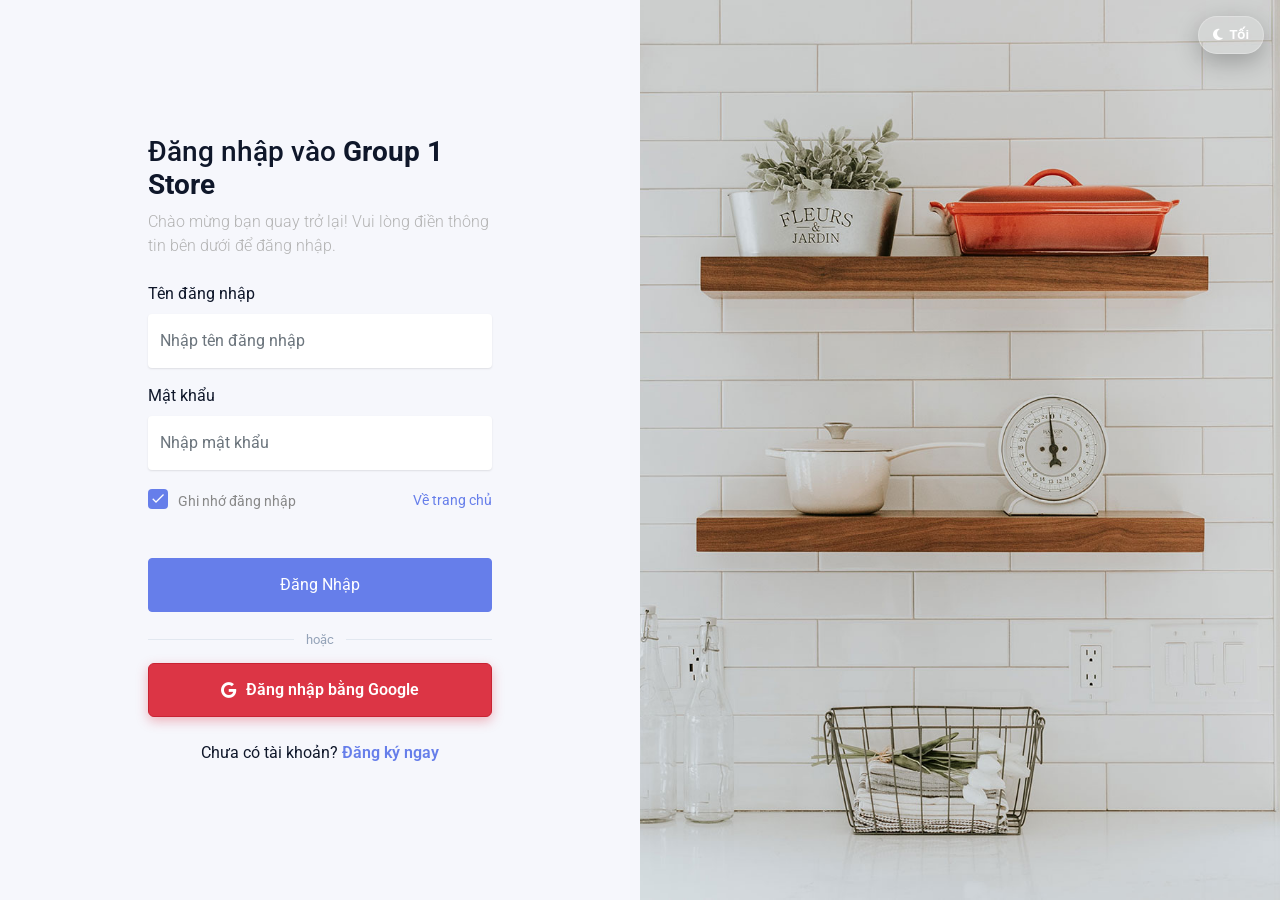
==== commit 969d1965: "sửa nhiều" ====
--- a/wwwroot/account.html
+++ b/wwwroot/account.html
@@ -27,9 +27,6 @@
                 <a href="index.html" title="Trang chủ cửa hàng">
                     <i class="fa-solid fa-home"></i> Cửa hàng
                 </a>
-                <a href="index.html#products" title="Sản phẩm">
-                    <i class="fa-solid fa-box"></i> Sản phẩm
-                </a>
                 <a href="cart.html" title="Giỏ hàng">
                     <i class="fa-solid fa-cart-shopping"></i> Giỏ hàng
                 </a>
@@ -87,7 +84,6 @@
         <section class="member-main" aria-labelledby="member-dashboard-title">
             <div class="member-main-header">
                 <h2 id="member-dashboard-title">Khu vực của bạn</h2>
-                <p>Đây là không gian riêng sau khi đăng nhập: truy cập nhanh giỏ hàng, cửa hàng và các tiện ích. Giao diện tối và accent xanh ngọc giúp phân biệt với trang khách.</p>
             </div>
 
             <div class="member-cards">
@@ -116,6 +112,78 @@
                     <span class="go">Mở cài đặt <i class="fa-solid fa-arrow-right"></i></span>
                 </a>
             </div>
+
+            <section class="my-orders-section" aria-labelledby="my-orders-title">
+                <div class="my-orders-head">
+                    <h3 id="my-orders-title"><i class="fa-solid fa-truck-fast"></i> Theo dõi đơn hàng của bạn</h3>
+                    <button type="button" id="btn-refresh-my-orders" class="my-orders-refresh" title="Làm mới">
+                        <i class="fa-solid fa-rotate"></i> Làm mới
+                    </button>
+                </div>
+                <div id="my-orders-loading" class="my-orders-loading">Đang tải đơn hàng...</div>
+                <div id="my-orders-no-data" class="my-orders-empty" style="display:none;">
+                    Bạn chưa có đơn hàng nào. Hãy đặt hàng từ giỏ để bắt đầu theo dõi.
+                </div>
+
+                <div id="my-orders-wrap" class="my-orders-wrap" style="display:none;">
+                    <div class="my-orders-picker">
+                        <label for="my-order-select">Danh sách đơn hàng</label>
+                        <div class="my-orders-picker-row">
+                            <select id="my-order-select">
+                                <option value="">-- Chọn đơn hàng --</option>
+                            </select>
+                            <span id="my-orders-count" class="my-orders-count">0 đơn</span>
+                        </div>
+                    </div>
+
+                    <div id="my-order-empty" class="my-order-empty">Chọn một đơn hàng để xem chi tiết.</div>
+                    <div id="my-order-detail" class="my-order-detail" style="display:none;">
+                        <div class="my-order-meta">
+                            <div><span>Mã đơn</span><strong id="my-order-id">#—</strong></div>
+                            <div><span>Thời gian</span><strong id="my-order-time">—</strong></div>
+                            <div><span>Trạng thái</span><strong id="my-order-status">—</strong></div>
+                            <div><span>Tổng tiền</span><strong id="my-order-total">—</strong></div>
+                            <div><span>Thanh toán</span><strong id="my-order-payment">—</strong></div>
+                            <div><span>Địa chỉ</span><strong id="my-order-shipping">—</strong></div>
+                        </div>
+
+                        <div class="my-order-tracking">
+                            <div class="track-step" id="track-prep">Đang chuẩn bị</div>
+                            <div class="track-step" id="track-ship">Đang giao</div>
+                            <div class="track-step" id="track-done">Đã giao</div>
+                        </div>
+
+                        <ul id="my-order-items" class="my-order-items"></ul>
+
+                        <div id="my-order-review-box" class="my-order-review-box is-locked">
+                            <h4><i class="fa-solid fa-star"></i> Đánh giá đơn hàng</h4>
+                            <p id="my-order-review-hint" class="my-order-review-hint">Đơn chưa giao thành công, chưa thể đánh giá.</p>
+                            <div id="my-order-reviewed" class="my-order-reviewed" style="display:none;"></div>
+                            <div id="my-order-star-row" class="my-order-star-row"></div>
+                            <label for="my-order-review-note">Ghi chú</label>
+                            <textarea id="my-order-review-note" rows="3" placeholder="Chia sẻ cảm nhận về đơn hàng..."></textarea>
+                            <button type="button" id="btn-submit-my-review" class="my-order-review-btn">
+                                <i class="fa-solid fa-paper-plane"></i> Gửi đánh giá
+                            </button>
+                        </div>
+                        <div id="my-order-cancel-box" class="my-order-review-box is-locked">
+                            <h4><i class="fa-solid fa-ban"></i> Hủy đơn hàng</h4>
+                            <p id="my-order-cancel-hint" class="my-order-review-hint">Đơn đã giao nên không thể hủy.</p>
+                            <div id="my-order-cancel-sent" class="my-order-reviewed" style="display:none;"></div>
+                            <label for="my-order-cancel-reason">Lý do hủy *</label>
+                            <select id="my-order-cancel-reason">
+                                <option value="">-- Chọn lý do hủy --</option>
+                            </select>
+                            <label for="my-order-cancel-note">Ghi chú thêm (nếu có)</label>
+                            <textarea id="my-order-cancel-note" rows="3" placeholder="Mô tả thêm cho admin..."></textarea>
+                            <button type="button" id="btn-submit-my-cancel" class="my-order-review-btn">
+                                <i class="fa-solid fa-paper-plane"></i> Gửi yêu cầu hủy
+                            </button>
+                        </div>
+                        <div id="my-order-msg" class="my-order-msg"></div>
+                    </div>
+                </div>
+            </section>
         </section>
     </main>
 
@@ -131,6 +199,7 @@
     <script src="api.js"></script>
     <script src="js/profile.js"></script>
     <script src="js/header.js"></script>
+    <script src="js/account-orders.js"></script>
     <script>
         function syncMemberProfile() {
             var name = localStorage.getItem('userName');
@@ -174,6 +243,9 @@
             fetchAndCacheProfile().then(function () {
                 syncMemberProfile();
             });
+            if (typeof initAccountOrders === 'function') {
+                Promise.resolve(initAccountOrders()).catch(function (e) { console.warn(e); });
+            }
             applyUserBackground();
             updateCartCount();
         });
--- a/wwwroot/css/theme.css
+++ b/wwwroot/css/theme.css
@@ -122,10 +122,26 @@
     color: var(--th-text-muted) !important;
 }
 
-html[data-theme="dark"] .pagination-container button {
+html[data-theme="dark"] .pagination-section .pagination-btn {
     background: var(--th-bg-elevated);
     color: var(--th-text);
     border-color: var(--th-border);
+}
+
+html[data-theme="dark"] .pagination-section .pagination-btn:hover:not(:disabled) {
+    background: var(--th-bg-muted);
+    border-color: var(--th-accent-soft);
+}
+
+html[data-theme="dark"] .pagination-section .pagination-btn:disabled {
+    background: #475569;
+    color: #cbd5e1;
+    border-color: #64748b;
+    opacity: 0.75;
+}
+
+html[data-theme="dark"] .pagination-section .pagination-info {
+    color: var(--th-text-muted);
 }
 
 /* Promo showcase */
@@ -241,9 +257,45 @@
 }
 
 html[data-theme="dark"] .cart-list-panel,
-html[data-theme="dark"] .cart-summary-aside > div,
+html[data-theme="dark"] .cart-summary-aside,
 html[data-theme="dark"] .cart-list-panel {
     background: var(--th-bg-elevated) !important;
+    border-color: var(--th-border) !important;
+}
+
+html[data-theme="dark"] .cart-summary-aside h3 {
+    color: var(--th-text) !important;
+    border-bottom-color: var(--th-border) !important;
+}
+
+html[data-theme="dark"] .summary-row {
+    color: var(--th-text-muted) !important;
+}
+
+html[data-theme="dark"] .summary-row span:last-child {
+    color: var(--th-text) !important;
+}
+
+html[data-theme="dark"] .summary-row--muted {
+    color: #94a3b8 !important;
+}
+
+html[data-theme="dark"] .summary-row--muted span:last-child {
+    color: #cbd5e1 !important;
+}
+
+html[data-theme="dark"] .summary-total {
+    color: #cbd5e1 !important;
+    border-top-color: var(--th-border) !important;
+}
+
+html[data-theme="dark"] .summary-total .amount {
+    color: #38bdf8 !important;
+}
+
+html[data-theme="dark"] .btn-continue {
+    background: var(--th-bg-muted) !important;
+    color: var(--th-text) !important;
     border-color: var(--th-border) !important;
 }
 
@@ -295,6 +347,15 @@
 }
 
 /* Member pages — chế độ sáng */
+html[data-theme="light"] body:not(.member-page):not(.admin-page) {
+    background: linear-gradient(180deg, #f4f7fb 0%, #eef3fb 45%, #f8fbff 100%) !important;
+    color: #0f172a !important;
+}
+
+html[data-theme="light"] body.has-user-background:not(.member-page):not(.admin-page) {
+    background-color: #f4f7fb !important;
+}
+
 html[data-theme="light"] body.member-page {
     background: #f1f5f9 !important;
     color: #0f172a !important;
@@ -329,10 +390,24 @@
     background: #fff !important;
     border-color: #e2e8f0 !important;
     color: #0f172a !important;
+    box-shadow: 0 8px 24px rgba(15, 23, 42, 0.06) !important;
+}
+
+html[data-theme="light"] .member-card h3 {
+    color: #0f172a !important;
 }
 
 html[data-theme="light"] .member-card p {
     color: #64748b !important;
+}
+
+html[data-theme="light"] .member-card .go {
+    color: #0d9488 !important;
+}
+
+html[data-theme="light"] .member-card .icon {
+    background: #ecfdf5 !important;
+    color: #0d9488 !important;
 }
 
 html[data-theme="light"] .settings-panel {
@@ -360,6 +435,100 @@
     border-color: #cbd5e1 !important;
 }
 
+html[data-theme="light"] .my-orders-section {
+    background: #ffffff !important;
+    border-color: #dbe6f3 !important;
+}
+
+html[data-theme="light"] .my-orders-head h3,
+html[data-theme="light"] .my-order-meta strong,
+html[data-theme="light"] .my-order-items li,
+html[data-theme="light"] .my-order-reviewed,
+html[data-theme="light"] .my-order-review-box h4 {
+    color: #0f172a !important;
+}
+
+html[data-theme="light"] .my-orders-picker label,
+html[data-theme="light"] .my-order-empty,
+html[data-theme="light"] .my-order-meta span,
+html[data-theme="light"] .my-order-review-hint,
+html[data-theme="light"] .my-order-review-box label,
+html[data-theme="light"] .my-order-msg {
+    color: #475569 !important;
+}
+
+html[data-theme="light"] .my-order-meta div,
+html[data-theme="light"] .track-step,
+html[data-theme="light"] .my-order-items,
+html[data-theme="light"] .my-order-items li,
+html[data-theme="light"] .my-order-review-box {
+    background: #f8fbff !important;
+    border-color: #dbe6f3 !important;
+}
+
+html[data-theme="light"] .track-step.is-on {
+    color: #0369a1 !important;
+    border-color: #7dd3fc !important;
+    background: #eff6ff !important;
+}
+
+html[data-theme="light"] .track-step.is-done {
+    color: #166534 !important;
+    border-color: #86efac !important;
+    background: #f0fdf4 !important;
+}
+
+html[data-theme="light"] .my-order-review-box textarea,
+html[data-theme="light"] .my-order-review-box select,
+html[data-theme="light"] .my-orders-picker-row select {
+    background: #ffffff !important;
+    color: #0f172a !important;
+    border-color: #cbd5e1 !important;
+    box-sizing: border-box !important;
+}
+
+html[data-theme="light"] .my-order-star-btn {
+    background: #ffffff !important;
+    color: #94a3b8 !important;
+    border-color: #cbd5e1 !important;
+}
+
+html[data-theme="light"] .my-order-star-btn.is-on,
+html[data-theme="light"] .my-order-star-btn:hover {
+    color: #f59e0b !important;
+    border-color: #f59e0b !important;
+    background: #fffbeb !important;
+}
+
+html[data-theme="light"] .my-order-item-thumb {
+    background: #ffffff !important;
+    border-color: #cbd5e1 !important;
+}
+
+html[data-theme="light"] .review-success-modal__panel {
+    background: #ffffff !important;
+    color: #0f172a !important;
+    border-color: #dbe6f3 !important;
+}
+
+html[data-theme="light"] .review-success-modal__panel h4 {
+    color: #0369a1 !important;
+}
+
+html[data-theme="light"] .review-success-modal__panel p {
+    color: #334155 !important;
+}
+
+html[data-theme="light"] .review-success-modal__meta {
+    color: #64748b !important;
+}
+
+html[data-theme="light"] .review-success-modal__close {
+    background: #f8fafc !important;
+    color: #475569 !important;
+    border-color: #cbd5e1 !important;
+}
+
 /* Login / register */
 html[data-theme="dark"] body.login-page {
     background: #0f172a !important;
--- a/wwwroot/css/header-footer.css
+++ b/wwwroot/css/header-footer.css
@@ -12,11 +12,12 @@
 .header-container {
     max-width: 1400px;
     margin: 0 auto;
-    padding: 15px 40px;
+    padding: 12px 24px;
     display: flex;
     justify-content: space-between;
     align-items: center;
     overflow: visible;
+    gap: 14px;
 }
 
 .logo {
@@ -38,12 +39,13 @@
 /* Navigation */
 .nav-menu {
     display: flex;
-    gap: 22px;
+    gap: 14px;
     align-items: center;
     flex: 1;
-    margin-left: 50px;
+    margin-left: 18px;
     flex-wrap: nowrap;
     overflow: visible;
+    min-width: 0;
 }
 
 .nav-menu a, .nav-menu button {
@@ -54,8 +56,14 @@
     border: none;
     background: none;
     cursor: pointer;
-    font-size: 15px;
+    font-size: 14px;
     font-family: 'Poppins', sans-serif;
+    display: inline-flex;
+    align-items: center;
+    gap: 6px;
+    white-space: nowrap;
+    line-height: 1.1;
+    flex-shrink: 1;
 }
 
 .nav-menu a:hover, .nav-menu button:hover {
@@ -150,7 +158,8 @@
 .header-right {
     display: flex;
     align-items: center;
-    gap: 20px;
+    gap: 12px;
+    flex-shrink: 0;
 }
 
 .search-box {
--- a/wwwroot/css/member.css
+++ b/wwwroot/css/member.css
@@ -228,3 +228,412 @@
 body.member-page footer .footer-bottom p {
     color: #64748b;
 }
+
+.my-orders-section {
+    margin-top: 26px;
+    background: linear-gradient(165deg, rgba(30, 41, 59, 0.95), rgba(15, 23, 42, 0.98));
+    border: 1px solid rgba(94, 234, 212, 0.2);
+    border-radius: 16px;
+    padding: 18px;
+}
+
+.my-orders-head {
+    display: flex;
+    align-items: center;
+    justify-content: space-between;
+    gap: 10px;
+    margin-bottom: 12px;
+}
+
+.my-orders-head h3 {
+    margin: 0;
+    font-size: 1.05rem;
+    color: #f8fafc;
+}
+
+.my-orders-head h3 i {
+    color: #2dd4bf;
+}
+
+.my-orders-refresh {
+    border: 1px solid rgba(94, 234, 212, 0.35);
+    background: rgba(45, 212, 191, 0.1);
+    color: #99f6e4;
+    padding: 8px 12px;
+    border-radius: 10px;
+    cursor: pointer;
+    font-family: inherit;
+    font-weight: 600;
+}
+
+.my-orders-loading,
+.my-orders-empty {
+    color: #94a3b8;
+    font-size: 14px;
+    padding: 8px 2px;
+}
+
+.my-orders-picker label {
+    display: block;
+    font-size: 12px;
+    color: #94a3b8;
+    margin-bottom: 6px;
+}
+
+.my-orders-picker-row {
+    display: flex;
+    align-items: center;
+    gap: 10px;
+    margin-bottom: 14px;
+}
+
+.my-orders-picker-row select {
+    flex: 1;
+    background: #0f172a;
+    border: 1px solid #334155;
+    color: #e2e8f0;
+    border-radius: 10px;
+    padding: 10px;
+    font-family: inherit;
+}
+
+.my-orders-count {
+    font-size: 12px;
+    color: #99f6e4;
+    background: rgba(45, 212, 191, 0.14);
+    border: 1px solid rgba(45, 212, 191, 0.3);
+    padding: 6px 10px;
+    border-radius: 999px;
+    white-space: nowrap;
+}
+
+.my-order-empty {
+    color: #94a3b8;
+    font-size: 14px;
+    padding: 8px 0;
+}
+
+.my-order-meta {
+    display: grid;
+    grid-template-columns: repeat(auto-fit, minmax(160px, 1fr));
+    gap: 10px;
+    margin-bottom: 14px;
+}
+
+.my-order-meta div {
+    background: rgba(15, 23, 42, 0.65);
+    border: 1px solid rgba(51, 65, 85, 0.8);
+    border-radius: 10px;
+    padding: 10px;
+}
+
+.my-order-meta span {
+    display: block;
+    font-size: 11px;
+    color: #94a3b8;
+    margin-bottom: 4px;
+}
+
+.my-order-meta strong {
+    font-size: 13px;
+    color: #f8fafc;
+}
+
+.my-order-tracking {
+    display: grid;
+    grid-template-columns: repeat(3, 1fr);
+    gap: 8px;
+    margin-bottom: 14px;
+}
+
+.track-step {
+    text-align: center;
+    font-size: 12px;
+    padding: 10px 8px;
+    border-radius: 10px;
+    border: 1px dashed #334155;
+    color: #94a3b8;
+    background: rgba(15, 23, 42, 0.55);
+}
+
+.track-step.is-on {
+    border-style: solid;
+    border-color: rgba(45, 212, 191, 0.75);
+    color: #99f6e4;
+}
+
+.track-step.is-done {
+    border-style: solid;
+    border-color: rgba(34, 197, 94, 0.65);
+    color: #bbf7d0;
+}
+
+.my-order-items {
+    list-style: none;
+    margin: 0 0 14px;
+    padding: 0;
+    border: 1px solid rgba(51, 65, 85, 0.75);
+    border-radius: 10px;
+    overflow: hidden;
+}
+
+.my-order-items li {
+    display: flex;
+    justify-content: space-between;
+    align-items: center;
+    gap: 10px;
+    padding: 9px 10px;
+    border-bottom: 1px solid rgba(51, 65, 85, 0.55);
+    font-size: 13px;
+}
+
+.my-order-item-main {
+    display: flex;
+    align-items: center;
+    gap: 10px;
+    min-width: 0;
+}
+
+.my-order-item-thumb {
+    width: 44px;
+    height: 44px;
+    border-radius: 8px;
+    object-fit: cover;
+    border: 1px solid rgba(148, 163, 184, 0.35);
+    background: #0f172a;
+    flex: 0 0 auto;
+}
+
+.my-order-item-main span {
+    overflow: hidden;
+    text-overflow: ellipsis;
+    white-space: nowrap;
+}
+
+.my-order-items li:last-child {
+    border-bottom: none;
+}
+
+.my-order-review-box {
+    border: 1px solid rgba(94, 234, 212, 0.28);
+    border-radius: 12px;
+    padding: 12px;
+    background: rgba(20, 184, 166, 0.06);
+}
+
+.my-order-review-box.is-locked {
+    opacity: 0.65;
+}
+
+.my-order-review-box h4 {
+    margin: 0 0 4px;
+    font-size: 14px;
+    color: #5eead4;
+}
+
+.my-order-review-hint {
+    margin: 0 0 10px;
+    font-size: 12px;
+    color: #94a3b8;
+}
+
+.my-order-reviewed {
+    font-size: 13px;
+    margin-bottom: 8px;
+}
+
+.my-order-star-row {
+    display: flex;
+    gap: 6px;
+    margin-bottom: 10px;
+}
+
+.my-order-star-btn {
+    width: 36px;
+    height: 36px;
+    border-radius: 10px;
+    border: 1px solid #334155;
+    background: #0f172a;
+    color: #64748b;
+    cursor: pointer;
+}
+
+.my-order-star-btn.is-on,
+.my-order-star-btn:hover {
+    color: #fbbf24;
+    border-color: #fbbf24;
+}
+
+.my-order-review-box label {
+    display: block;
+    font-size: 12px;
+    color: #94a3b8;
+    margin-bottom: 6px;
+}
+
+.my-order-review-box textarea {
+    width: 100%;
+    box-sizing: border-box;
+    border-radius: 10px;
+    border: 1px solid #334155;
+    background: #0f172a;
+    color: #e2e8f0;
+    padding: 10px;
+    font-family: inherit;
+    resize: vertical;
+}
+
+.my-order-review-box select {
+    width: 100%;
+    box-sizing: border-box;
+    border-radius: 10px;
+    border: 1px solid #334155;
+    background: #0f172a;
+    color: #e2e8f0;
+    padding: 10px;
+    font-family: inherit;
+    margin-bottom: 10px;
+}
+
+.my-order-review-btn {
+    margin-top: 10px;
+    border: none;
+    border-radius: 10px;
+    padding: 10px 14px;
+    color: #0f172a;
+    background: #2dd4bf;
+    font-weight: 700;
+    font-family: inherit;
+    cursor: pointer;
+}
+
+.my-order-msg {
+    margin-top: 10px;
+    padding: 10px 12px;
+    border-radius: 10px;
+    font-size: 13px;
+    display: none;
+}
+
+.my-order-msg.ok {
+    display: block;
+    color: #bbf7d0;
+    background: rgba(22, 163, 74, 0.2);
+}
+
+.my-order-msg.err {
+    display: block;
+    color: #fecaca;
+    background: rgba(220, 38, 38, 0.2);
+}
+
+.review-success-modal {
+    position: fixed;
+    inset: 0;
+    z-index: 1600;
+    display: none;
+    align-items: flex-start;
+    justify-content: center;
+    padding: 14px 16px;
+    pointer-events: none;
+}
+
+.review-success-modal__backdrop {
+    position: absolute;
+    inset: 0;
+    background: transparent;
+    pointer-events: auto;
+}
+
+.review-success-modal__panel {
+    position: relative;
+    width: min(620px, calc(100vw - 24px));
+    border-radius: 16px;
+    background: #0f172a;
+    color: #e2e8f0;
+    border: 1px solid rgba(94, 234, 212, 0.25);
+    box-shadow: 0 18px 42px rgba(2, 6, 23, 0.38);
+    padding: 14px 18px 16px;
+    margin-top: 0;
+    pointer-events: auto;
+    animation: reviewModalSlideIn 220ms ease-out;
+}
+
+@keyframes reviewModalSlideIn {
+    from {
+        opacity: 0;
+        transform: translateY(-10px) scale(0.99);
+    }
+    to {
+        opacity: 1;
+        transform: translateY(0) scale(1);
+    }
+}
+
+.review-success-modal__meta {
+    font-size: 11px;
+    text-transform: uppercase;
+    letter-spacing: 0.08em;
+    color: #94a3b8;
+    margin-bottom: 6px;
+    font-weight: 600;
+}
+
+.review-success-modal__close {
+    position: absolute;
+    top: 10px;
+    right: 10px;
+    width: 30px;
+    height: 30px;
+    border: 1px solid rgba(148, 163, 184, 0.35);
+    border-radius: 999px;
+    background: rgba(15, 23, 42, 0.55);
+    color: #cbd5e1;
+    cursor: pointer;
+}
+
+.review-success-modal__close:hover {
+    border-color: rgba(45, 212, 191, 0.65);
+    color: #5eead4;
+}
+
+.review-success-modal__panel h4 {
+    margin: 0 26px 8px 0;
+    font-size: 24px;
+    color: #5eead4;
+    line-height: 1.25;
+}
+
+.review-success-modal__panel h4 i {
+    margin-right: 6px;
+}
+
+.review-success-modal__panel p {
+    margin: 0 0 14px;
+    color: #cbd5e1;
+    line-height: 1.5;
+    font-size: 14px;
+}
+
+.review-success-modal__btn {
+    border: none;
+    border-radius: 10px;
+    padding: 9px 14px;
+    font-weight: 700;
+    background: #2dd4bf;
+    color: #0f172a;
+    cursor: pointer;
+}
+
+@media (max-width: 640px) {
+    .review-success-modal__panel {
+        width: calc(100vw - 16px);
+        padding: 12px 14px 14px;
+    }
+    .review-success-modal__panel h4 {
+        font-size: 22px;
+    }
+    .review-success-modal__panel p {
+        font-size: 14px;
+    }
+}
